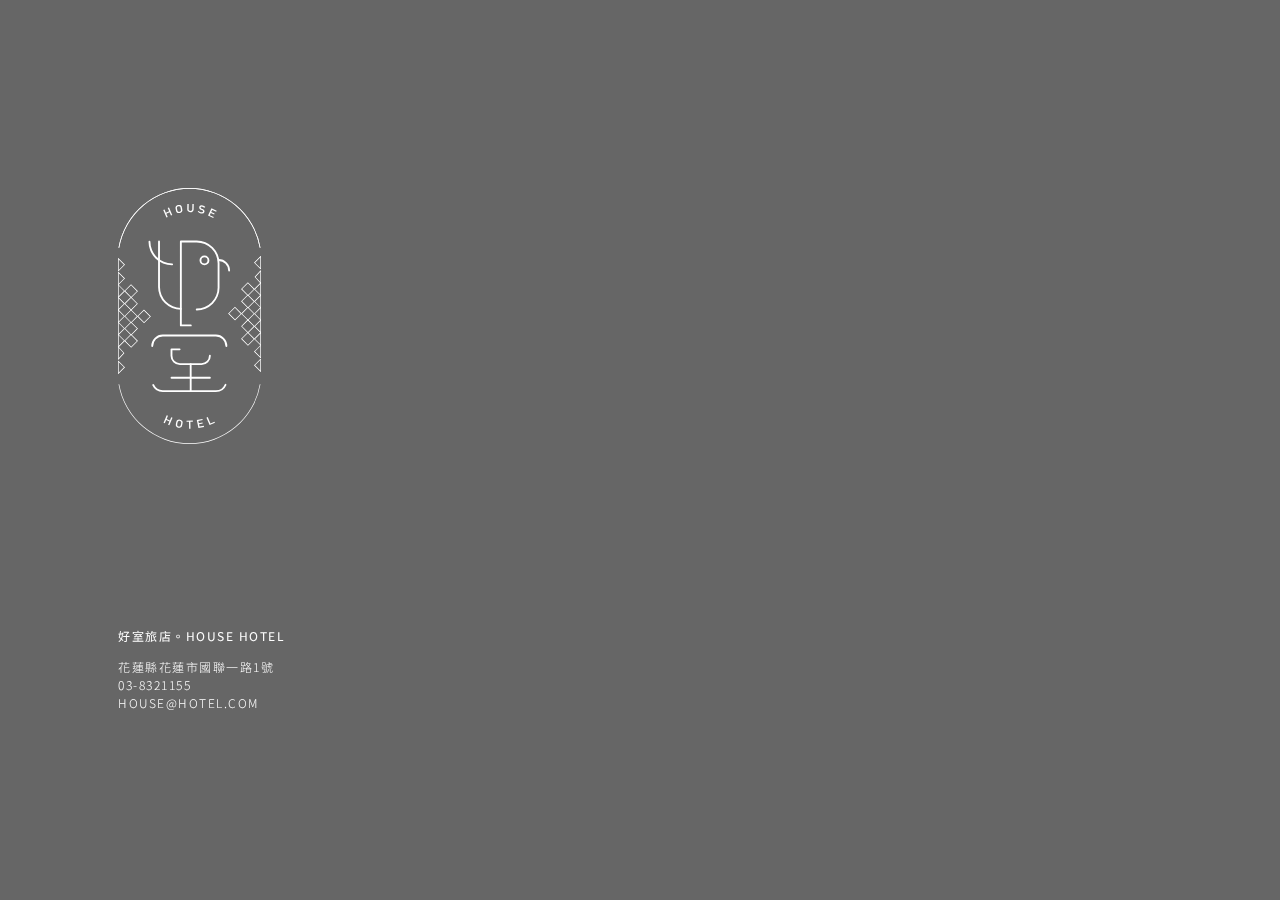
==== index.html @ 41e4e4ce "update1" ====
<!DOCTYPE html>
<html lang="zh-tw">

<head>
    <meta charset="UTF-8">
    <meta name="viewport" content="width=device-width, initial-scale=1.0">
    <meta http-equiv="X-UA-Compatible" content="ie=edge">
    <link rel="shortcut icon" href="images/shortcut.ico" type="image/x-icon">
    <link rel="stylesheet" href="css/all.css">
    <link href="https://fonts.googleapis.com/css2?family=Noto+Sans+TC:wght@100;300;400;500;700&family=Open+Sans:wght@400;600;700&display=swap" rel="stylesheet">

    <title>MilkShop Hotel | Home</title>
</head>

<body>
    <div class="loaderBack">
        <div class="loader"></div>
    </div>

    <div class="homeWrap">
        <div class="backImg">
            <div style="background-image:url(https://upload.cc/i1/2020/05/27/alOgKR.jpeg);"></div>
            <div style="background-image:url(https://upload.cc/i1/2020/05/27/3eKcrC.jpeg);"></div>
            <div style="background-image:url(https://upload.cc/i1/2020/05/27/vgH9CA.jpeg);"></div>
            <div style="background-image:url(https://upload.cc/i1/2020/05/27/ku59s6.jpeg);"></div>
        </div>

        <div class="homeHeader">
            <h1><img src="images/logo.svg" alt=""></h1>
            <div class="headerInfo">
                <h3>好室旅店。HOUSE HOTEL</h3>
                <ul>
                    <li>
                        <a target="_blank" title="Google地圖"
                            href="https://www.google.com.tw/maps/place/970%E8%8A%B1%E8%93%AE%E7%B8%A3%E8%8A%B1%E8%93%AE%E5%B8%82%E5%9C%8B%E8%81%AF%E4%B8%80%E8%B7%AF1%E8%99%9F/@23.9943675,121.6025575,17z/data=!3m1!4b1!4m5!3m4!1s0x34689fb5903d5c41:0x74f5a0fd57947776!8m2!3d23.9943675!4d121.6047462?hl=zh-TW">花蓮縣花蓮市國聯一路1號</a>
                    </li>
                    <li>
                        <a title="直接通話" href="tel:03-8321155">03-8321155</a>
                    </li>
                    <li>
                        <a title="寄信詢問" href="mailto:HOUSE@HOTEL.COM">HOUSE@HOTEL.COM</a>
                    </li>
                </ul>
            </div>
        </div>

        <div class="homeContent">
            <ul>
                <li style="background-image:url(https://upload.cc/i1/2020/06/04/hOy2ng.jpeg);">
                    <a id="3Elqe8kfMxdZv5xFLV4OUeN6jhmxIvQSTyj4eTgIowfIRvF4rerA2Nuegzc2Rgwu" href="room.html">Single Room</a>
                </li>
                <li style="background-image: url(https://upload.cc/i1/2020/06/04/OhyQDB.jpeg);">
                    <a id="RA8NhExaXXZB7EODVALSDvFFQzj1JP0a4C1pwZ1acPaieRBwiWoCb0FE0KUbXaxg" href="room.html">Double Room</a>
                </li>
                <li style="background-image: url(https://upload.cc/i1/2020/06/04/6rlsD5.jpeg);">
                    <a id="VCxbQq1vLeUtxW781k9Dlq3mHBRNl5YP19Lhq8k5TbIr2BeH58gRpnNKGoEgkysz" href="room.html">Twin Room</a>
                </li>
                <li style="background-image: url(https://upload.cc/i1/2020/06/04/Ilqwy7.jpeg);">
                    <a id="g0mYhN6ignMz4VYW7eiWsXZN8DHolHzH8LuVmM6hq5h6BrrqrLMw4aJgHv7LZ3RQ" href="room.html">Deluxe Single</a>
                </li>
                <li style="background-image: url(https://upload.cc/i1/2020/06/04/EMuTJn.jpeg);">
                    <a id="kICyWhZ5XsfI4n1d4gBOsDjIyIxNozwgmxYKyZpzi5pjLcU2Nl4RhiGrn6zaPuTJ" href="room.html">Deluxe Double</a>
                </li>
                <li style="background-image: url(https://upload.cc/i1/2020/06/04/N2AzwD.jpeg);">
                    <a id="YovqNpFDaal598jbpd1A14gXwDE6gekTqJgxOAGcq78B8YnP7claymQVFy2GTwgb" href="room.html">Deluxe Twin Room</a>
                </li>
            </ul>
        </div>
    </div>

    <script src="js/index.js"></script>
</body>

</html>
---- css/all.css ----
/* http://meyerweb.com/eric/tools/css/reset/ 
   v2.0 | 20110126
   License: none (public domain)
*/

html, body, div, span, applet, object, iframe, h1, h2, h3, h4, h5, h6, p, blockquote, pre, a, abbr, acronym, address, big, cite, code, del, dfn, em, img, ins, kbd, q, s, samp, small, strike, strong, sub, sup, tt, var, b, u, i, center, dl, dt, dd, ol, ul, li, fieldset, form, label, legend, table, caption, tbody, tfoot, thead, tr, th, td, article, aside, canvas, details, embed, figure, figcaption, footer, header, hgroup, menu, nav, output, ruby, section, summary, time, mark, audio, video {
    margin: 0;
    padding: 0;
    border: 0;
    font-size: 100%;
    font: inherit;
    vertical-align: baseline;
}

/* HTML5 display-role reset for older browsers */

article, aside, details, figcaption, figure, footer, header, hgroup, menu, nav, section {
    display: block;
}

body {
    line-height: 1;
}

ol, ul {
    list-style: none;
}

blockquote, q {
    quotes: none;
}

blockquote:before, blockquote:after, q:before, q:after {
    content: '';
    content: none;
}

table {
    border-collapse: collapse;
    border-spacing: 0;
}

a {
    text-decoration: none;
}

/*index.html*/

.loaderBack {
    position: fixed;
    top: 0;
    bottom: 0;
    right: 0;
    left: 0;
    z-index: 1;
    background: rgb(0, 0, 0);
    opacity: 0.9;
    transition: all 0.5s;
}

#disappear {
    z-index: -1;
}

.loader {
    z-index: 1;
    position: fixed;
    top: 45%;
    left: 45%;
    border: 16px solid #f3f3f3;
    /* Light grey */
    border-top: 16px solid #3498db;
    /* Blue */
    border-radius: 50%;
    width: 120px;
    height: 120px;
    animation: spin 2s linear infinite;
}

@keyframes spin {
    0% {
        transform: rotate(0deg);
    }
    100% {
        transform: rotate(360deg);
    }
}

.homeWrap {
    background-color: rgba(0, 0, 0, 0.6);
    display: flex;
    justify-content: center;
    align-items: center;
    font-family: 'Noto Sans TC', sans-serif;

}

.backImg {
    z-index: -1;
    position: fixed;
    top: 0;
    left: 0;
    right: 0;
    bottom: 0;
}

.backImg div {
    background-repeat: no-repeat;
    background-position: center;
    background-size: cover;
    width: 100%;
    height: 100%;
    position: fixed;
    opacity: 0;
    filter: alpha(opacity=0);
    animation: round 20s linear infinite;
}

.backImg img {
    min-width: 2200px;
}

@-webkit-keyframes round {
    5% {
        opacity: 1;
        filter: alpha(opacity=100);
        /* 0 - 1秒 淡入*/
    }
    25% {
        opacity: 1;
        filter: alpha(opacity=100);
        /* 1- 5秒靜止*/
    }
    30% {
        opacity: 0;
        filter: alpha(opacity=0);
        /* 5-6秒淡出*/
    }
}

@keyframes round {
    5% {
        opacity: 1;
        filter: alpha(opacity=100);
        /* 0 - 1秒 淡入*/
    }
    25% {
        opacity: 1;
        filter: alpha(opacity=100);
        /* 1- 5秒靜止*/
    }
    30% {
        opacity: 0;
        filter: alpha(opacity=0);
        /* 5-6秒淡出*/
    }
}

.backImg div:nth-child(4) {
    animation-delay: 0s;
}

.backImg div:nth-child(3) {
    animation-delay: 5s;
}

.backImg div:nth-child(2) {
    animation-delay: 10s;
}

.backImg div:nth-child(1) {
    animation-delay: 15s;
}

.homeHeader {
    margin-right: 4%;
}

.headerInfo {
    color: #FFFFFF;
    font-size: 12px;
    font-weight: 400;
    letter-spacing: 1.5px
}

.headerInfo h3 {
    margin-top: 185px;
    margin-bottom: 16px;
    font-weight: 400;
}

.headerInfo a {
    color: #FFFFFF;
    font-weight: 300;
    line-height: 18px;
}

.headerInfo a:hover {
    text-decoration: underline;
}

.homeContent ul {
    display: flex;
    flex-wrap: wrap;
    max-width: 825px;
}

.homeContent ul li {
    width: 275px;
    height: 275px;
    position: relative;
    cursor: pointer;
    transition: all 1s;
    background-repeat: no-repeat;
    background-size: cover;
    background-position: center;
}

.homeContent ul li:hover>a {
    background: rgba(56, 71, 11, 0.6);
    color: rgba(255, 255, 255, 1);
}

.homeContent ul li a {
    position: absolute;
    background: rgba(56, 71, 11, 0);
    left: 0;
    right: 0;
    bottom: 0;
    top: 0;
    display: block;
    text-align: center;
    line-height: 275px;
    color: rgba(255, 255, 255, 0);
    font-family: 'Open Sans', sans-serif;
    font-weight: 400;
    transition: all 0.4s;
    font-size: 19px;
}

/*room.html*/

.album {
    position: relative;
    position: fixed;
    top: 0;
    bottom: 0;
    right: 0;
    left: 0;
    background-color: rgba(0, 0, 0, 0.5);
    backdrop-filter: blur(5px);
    z-index: 100;
    display: none;
}

.album .albumLeft {
    position: absolute;
    top: 45%;
    left: 20%;
}

.album .albumRight {
    position: absolute;
    top: 45%;
    right: 20%;
}

.album .pic {
    width: 70%;
    height: 100%;
    margin: 0 auto;
    background-size: 45%;
    background-position: center;
    background-repeat: no-repeat;
}

.albumPic2, .albumPic3 {
    display: none;
}

.roomWrap {
    display: flex;
}

.bookingPic {
    position: relative;
    overflow: hidden;
    width: 42%;
    height: 100%;
    background: transparent linear-gradient(180deg, #FFFFFF00 0%, #FFFFFF 100%) 0% 0% no-repeat padding-box;
    cursor: pointer;
    font-family: 'Noto Sans TC', sans-serif;
}

.bookingPic .roomPic {
    background-repeat: no-repeat;
    background-position: center;
    background-size: cover;
    width: 100%;
    height: 100%;
    z-index: -1;
    position: absolute;
    opacity: 0;
    filter: alpha(opacity=0);
    animation: round 15s linear infinite;
}

@-webkit-keyframes round {
    6.7% {
        opacity: 1;
        filter: alpha(opacity=100);
        /* 0 - 1秒 淡入*/
    }
    33.5% {
        opacity: 1;
        filter: alpha(opacity=100);
        /* 1- 5秒靜止*/
    }
    40.2% {
        opacity: 0;
        filter: alpha(opacity=0);
        /* 5-6秒淡出*/
    }
}

@keyframes round {
    6.7% {
        opacity: 1;
        filter: alpha(opacity=100);
        /* 0 - 1秒 淡入*/
    }
    33.5% {
        opacity: 1;
        filter: alpha(opacity=100);
        /* 1- 5秒靜止*/
    }
    40.2% {
        opacity: 0;
        filter: alpha(opacity=0);
        /* 5-6秒淡出*/
    }
}

.bookingPic .roomPic:nth-child(3) {
    animation-delay: 0s;
}

.bookingPic .roomPic:nth-child(2) {
    animation-delay: 5s;
}

.bookingPic .roomPic:nth-child(1) {
    animation-delay: 10s;
}

.bookingPic .backHomeBtn {
    max-width: 110px;
    display: flex;
    align-items: center;
    color: #38470B;
    font-weight: 300;
    font-size: 14px;
    letter-spacing: 1px;
    background-color: rgba(255, 255, 255, 0.6);
    padding: 8px;
    border-radius: 50px;
    margin: 50px auto 0 auto;
}

.bookingPic .backHomeBtn:hover {
    text-decoration: underline;
    background-color: rgba(255, 255, 255, 0.9);
}

.bookingPic .backHomeBtn img {
    margin-right: 10px;
}

.bookingPic .bookingBtn {
    position: absolute;
    bottom: 70px;
    left: 0;
    right: 0;
    text-align: center;
    color: #38470B;
    font-weight: 400;
    font-size: 20px;
    min-width: 252px;
}

.bookingPic .bookingBtn p {
    line-height: 49px;
    margin: 0 auto;
    display: inline;
    cursor: initial;
}

.bookingPic .bookingBtn .totalPrice {
    font-size: 36px;
    font-family: 'Open Sans', sans-serif;
    font-weight: 400;
}

.bookingPic .bookingBtn a {
    display: block;
    color: white;
    max-width: 252px;
    font-size: 20px;
    background: #38470B;
    line-height: 27px;
    padding: 8.5px 0;
    margin: 10px auto 0 auto;
}

.bookingPic .bookingBtn a:hover {
    background: #5c6b30;
}

.bookingPic .bookingBtn a:active {
    background: #9aaa69;
}

.bookingInfo {
    width: 58%;
    color: #38470B;
    padding: 50px 5% 33px 3%;
    box-sizing: border-box;
    font-size: 14px;
    overflow-x: hidden;
    font-family: 'Noto Sans TC', sans-serif;
}

.bookingInfo .roomTitle {
    display: flex;
    justify-content: space-between;
    align-items: flex-end;
    flex-wrap: wrap;
    font-weight: 500;
    margin-bottom: 38px;
}

.bookingInfo .roomTitle p {
    line-height: 25px;
}

.bookingInfo .roomTitle h2 {
    font-size: 40px;
    font-family: 'Open Sans', sans-serif;
    font-weight: 600;
}

.bookingInfo .roomRule {
    font-weight: 100;
    line-height: 24px;
    margin-bottom: 35px;
}

.bookingInfo .roomInfo {
    font-weight: 300;
    line-height: 24px;
    list-style-type: disc;
    margin-left: 1.5em;
    margin-bottom: 45px;
}

.bookingInfo .roomIcon {
    display: flex;
    flex-wrap: wrap;
}

.bookingInfo .roomIcon li {
    display: flex;
    align-items: center;
    flex-direction: column;
    justify-content: space-between;
    position: relative;
    width: 90px;
    height: 62px;
    margin-right: 3.2%;
    margin-bottom: 25px;
    font-size: 10px;
    font-weight: 400;
    text-align: center;
    color: #38470B;
}

.bookingInfo .roomIcon .without {
    opacity: 0.2;
}

.bookingInfo .roomIcon .yesORno {
    position: absolute;
    right: 0;
}

.bookingInfo h3 {
    font-weight: 500;
    line-height: 24px;
    margin-bottom: 8px;
}

/*外面的月曆開始*/

.calendar {
    display: flex;
    max-width: 635px;
    height: 320px;
    border: 1px solid #38470B;
    box-shadow: 0px 2px 6px #0000000A;
    text-align: center;
    padding: 27px 5% 0px 5%;
    box-sizing: border-box;
    font-size: 12px;
    font-family: 'Open Sans', sans-serif;
    font-weight: 700;
    color: #38470B;
    position: relative;
}

.calendar .leftCal, .calendar .rightCal {
    width: 100%;
}

.calendar .leftCal {
    margin-right: 3.4%;
}

.calendar .leftBar, .calendar .rightBar {
    border-bottom: 1px solid rgba(56, 71, 11, 0.1);
}

.calendar .leftBar ul, .calendar .rightBar ul {
    display: flex;
    margin-top: 24px;
    margin-bottom: 10px;
    color: rgba(56, 71, 11, 0.5);
}

.calendar .leftBar ul li, .calendar .rightBar ul li {
    width: 38px;
}

.calendar .lastBtn {
    position: absolute;
    top: 31px;
    left: 3%;
}

.calendar .nextBtn {
    position: absolute;
    top: 31px;
    right: 3%;
}

.calendar .leftDayList, .calendar .rightDayList {
    display: flex;
    flex-wrap: wrap;
    margin-top: 14px;
}

.calendar .leftDayList li, .calendar .rightDayList li {
    width: 14%;
    height: 30px;
    margin-bottom: 6px;
    line-height: 30px;
    font-family: 'Open Sans', sans-serif;
    font-weight: 400;
}

.calendar .leftDayList .emptyDay a, .calendar .rightDayList .emptyDay a {
    display: block;
    height: 100%;
    width: 80%;
    color: #38470B;
    margin: 0 auto;
}

.calendar .leftDayList .emptyDay a:hover, .calendar .rightDayList .emptyDay a:hover {
    background: #949C7C;
    border-radius: 50%;
    color: white;
    font-family: 'Open Sans', sans-serif;
    font-weight: 700;
}

.calendar .delDay {
    text-decoration: line-through;
    color: rgba(56, 71, 11, 0.3);
}

.calendar .delDay a {
    color: rgba(56, 71, 11, 0.3);
    cursor: default;
}

.calendar #start {
    background: #38470B;
    color: white;
    font-weight: 700;
    border-radius: 50%;
    display: block;
    height: 100%;
    width: 30px;
    margin: 0 auto;
}

.calendar #end {
    background: #949C7C;
    color: white;
    font-weight: 700;
    border-radius: 50%;
    display: block;
    height: 100%;
    width: 30px;
    margin: 0 auto;
}

.calendar #connection {
    background: #949C7C;
    color: white;
    font-weight: 700;
    border-radius: 50%;
}

.calendar #connectionLi {
    background: rgba(56, 71, 11, 0.2);
    color: white;
    font-weight: 700;
}

.calendar #head {
    background: rgba(56, 71, 11, 0.2);
    border-radius: 50% 0 0 50%;
    color: white;
    width: 30px;
    font-weight: 700;
    padding-left: 0px;
    padding-right: 1.4%;
    margin-left: 1.4%;
}

.calendar #tail {
    background: rgba(56, 71, 11, 0.2);
    border-radius: 0 50% 50% 0;
    width: 30px;
    color: white;
    font-weight: 700;
    padding-left: 1.4%;
    padding-right: 0px;
    margin-right: 1.4%;
}

/*月曆結束*/

.inputBackground {
    display: none;
    position: fixed;
    background: hsla(0, 0%, 100%, 0.1);
    width: 100%;
    height: 100%;
    backdrop-filter: blur(10px);
}

.bookingInput {
    width: 1110px;
    height: 600px;
    position: fixed;
    top: 20px;
    left: 15%;
    display: flex;
    border: 1px solid #38470B;
    font-family: 'Noto Sans TC', sans-serif;
}

.bookingInput .cancelBtn {
    display: block;
    position: absolute;
    background-image: url(../images/icons8-cancel.png);
    background-repeat: no-repeat;
    background-position: center;
    background-color: white;
    height: 13px;
    width: 13px;
    padding: 5px;
    border-radius: 50%;
    top: 38px;
    right: 38px;
}

.bookingInput .cancelBtn:hover {
    background-color: #38470B;
    background-image: url(../images/icons8-cancel-white.png);
    background-repeat: no-repeat;
}

.bookingInput .cancelBtn img {
    margin: 0 auto;
}

.bookingInput .inputPlace {
    box-sizing: border-box;
    width: 40%;
    height: 100%;
    background: #38470B;
    padding: 50px 4.8% 26px 4.8%;
    color: white;
    font-weight: 400;
}

.bookingInput form {
    display: flex;
    flex-direction: column;
}

.bookingInput form label {
    margin-bottom: 7px;
    font-size: 14px;
}

.bookingInput form input[type=text] {
    margin-bottom: 16px;
    font-family: 'Open Sans', sans-serif;
    font-weight: 600;
    font-size: 16px;
    line-height: 22px;
    padding: 8px 10px;
    width: 100%;
    box-sizing: border-box;
}

.rightName, .rightPhone, .rightCheckin, .rightCheckout, .please {
    color: rgb(245, 190, 190);
    margin-left: 10px;
}

/*Input月曆*/

.textCheckIn, .textCheckOut {
    position: relative;
    width: 100%;
}

.calendarCheckIn, .calendarCheckOut {
    position: relative;
    position: absolute;
    display: flex;
    height: 320px;
    border: 1px solid #38470B;
    text-align: center;
    padding: 27px 33px 0px 33px;
    box-sizing: border-box;
    font-size: 12px;
    font-family: 'Open Sans', sans-serif;
    font-weight: 700;
    color: #38470B;
    transition: all 1s;
    background: #FFFFFF;
    z-index: 100;
    right: 0;
    left: 0;
    top: 41px;
    display: none;
}

.calendarCheckIn .checkInCalInput, .calendarCheckOut .checkOutCalInput {
    width: 272px;
}

.calendarCheckIn .checkInBarInput, .calendarCheckOut .checkOutBarInput {
    border-bottom: 1px solid rgba(56, 71, 11, 0.1);
}

.calendarCheckIn .checkInBarInput ul, .calendarCheckOut .checkOutBarInput ul {
    display: flex;
    margin-top: 24px;
    margin-bottom: 10px;
    color: rgba(56, 71, 11, 0.5);
}

.calendarCheckIn .checkInBarInput ul li, .calendarCheckOut .checkOutBarInput ul li {
    width: 38px;
}

.lastBtnCheckout {
    position: absolute;
    top: 31px;
    left: 20px;
}

.nextBtnCheckout {
    position: absolute;
    top: 31px;
    right: 20px;
}

.lastBtnCheckIn {
    position: absolute;
    top: 31px;
    left: 20px;
}

.nextBtnCheckIn {
    position: absolute;
    top: 31px;
    right: 20px;
}

.calendarCheckIn .checkInDayListInput, .calendarCheckOut .checkOutDayListInput {
    display: flex;
    flex-wrap: wrap;
    margin-top: 14px;
}

.calendarCheckIn .checkInDayListInput li, .calendarCheckOut .checkOutDayListInput li {
    width: 38px;
    height: 30px;
    margin-bottom: 6px;
    line-height: 30px;
    font-family: 'Open Sans', sans-serif;
    font-weight: 400;
}

.calendarCheckIn .checkInDayListInput .emptyDay a, .calendarCheckOut .checkOutDayListInput .emptyDay a {
    display: block;
    height: 100%;
    width: 30px;
    color: #38470B;
    margin: 0 auto;
}

.calendarCheckIn .checkInDayListInput .emptyDay a:hover, .calendarCheckOut .checkOutDayListInput .emptyDay a:hover {
    background: #949C7C;
    border-radius: 50%;
    color: white;
    font-family: 'Open Sans', sans-serif;
    font-weight: 700;
}

.calendarCheckIn .delDay, .calendarCheckOut .delDay {
    text-decoration: line-through;
    color: rgba(56, 71, 11, 0.3);
}

.calendarCheckIn .delDay a, .calendarCheckOut .delDay a {
    color: rgba(56, 71, 11, 0.3);
    cursor: default;
}

.selectcheckIn, .selectcheckout {
    position: relative;
}

.selectcheckIn {
    margin-right: 200px;
}

/*input月曆結束*/

.bookingInput .dayCount {
    color: #949C7C;
    font-size: 14px;
    padding-bottom: 14px;
    margin-bottom: 10px;
    border-bottom: 1px solid #949C7C;
}

.bookingInput .totalPrice {
    font-weight: 500;
    font-size: 14px;
    text-align: right;
    line-height: 20px;
    margin-bottom: 20px;
}

.bookingInput .totalPrice span {
    font-size: 26px;
    font-family: 'Open Sans', sans-serif;
    font-weight: 600;
    line-height: 36px;
}

.bookingInput input[type=button] {
    color: white;
    background: #38470B;
    border: 1px solid #FFFFFF;
    width: 100%;
    padding: 9px 0;
    font-size: 18px;
    font-family: 'Noto Sans TC', sans-serif;
    font-weight: 700;
    cursor: pointer;
}

.bookingInput input[type=button]:hover {
    background: #495c12;
}

.bookingInput input[type=button]:active {
    background: #344209;
}

.bookingInput .statement {
    font-size: 12px;
    font-weight: 400;
    text-align: center;
    margin-top: 18px;
}

.bookingInput .infoPlace {
    box-sizing: border-box;
    width: 60%;
    background: white;
    color: #38470B;
    padding: 35px 6.9% 26px 2.2%;
    font-weight: 400;
    overflow-x: hidden;
}

.bookingInput .infoPlace .titleLine {
    position: relative;
    height: 32px;
    margin-bottom: 8px;
}

.bookingInput .infoPlace h2 {
    position: absolute;
    font-size: 24px;
    font-family: 'Open Sans', sans-serif;
    font-weight: 700;
    line-height: 33px;
    background: white;
    display: inline;
    z-index: 99;
    top: 0;
    padding-right: 15px;
}

.bookingInput .infoPlace .line {
    height: 0;
    top: 50%;
    left: 0;
    right: 0;
    position: absolute;
    border: 1px solid rgba(148, 156, 124, 0.2);
}

.bookingInput .infoPlace p {
    line-height: 24px;
}

.bookingInput .infoPlace .roomIcon {
    display: flex;
    align-items: flex-end;
    flex-wrap: wrap;
    color: #949C7C;
    margin-top: 20px;
    margin-bottom: 15px;
}

.bookingInput .infoPlace .roomIcon li {
    width: 77px;
    display: flex;
    flex-direction: column;
    align-items: center;
    margin-bottom: 5px;
    font-size: 10px;
}

.bookingInput .infoPlace .roomIcon img {
    margin-bottom: 5px;
    max-width: 75%;
}

.bookingInput .infoPlace .roomIcon .none {
    display: none;
}

.bookingInput .infoPlace h3 {
    font-weight: 700;
    position: relative;
    line-height: 24px;
}

.bookingInput .infoPlace h3 .line {
    top: 50%;
    left: 5rem;
    right: 0;
    position: absolute;
    border: 1px solid rgba(148, 156, 124, 0.2);
}

.bookingInput .infoPlace .roomList {
    font-weight: 100;
    list-style-type: disc;
    font-size: 12px;
    line-height: 26px;
    margin: 12px 0;
}

.bookingInput .infoPlace .roomList li {
    margin-left: 1.5rem;
}

.bookingInput .infoPlace .process {
    display: flex;
    justify-content: space-between;
    align-items: flex-start;
    margin-top: 19px;
}

.bookingInput .infoPlace .process li {
    box-sizing: border-box;
    width: 160px;
    height: 136px;
    background: white;
    border-radius: 0px 0px 10px 10px;
    border: 1px solid #949C7C;
}

.bookingInput .infoPlace .process div {
    background: #949C7C;
    display: flex;
    justify-content: center;
}

.bookingInput .infoPlace .process img {
    margin: 9px 0;
}

.bookingInput .infoPlace .process .processIcon {
    margin: 13px;
}

.bookingInput .infoPlace .process p {
    font-size: 12px;
    font-weight: 100;
    background: white;
    text-align: center;
    padding: 5px 9px 0px 7px;
    margin: 0;
}

.bookSuccess, .bookFail {
    box-sizing: border-box;
    width: 90%;
    height: 610px;
    position: fixed;
    display: flex;
    flex-direction: column;
    align-items: center;
    top: 20px;
    left: 5%;
    right: 5%;
    background: #38470B;
    color: white;
    padding: 125px 0;
    text-align: center;
    display: none;
    font-family: 'Noto Sans TC', sans-serif;
}

.bookSuccess h3, .bookFail h3 {
    font-weight: 500;
    margin: 42px 0;
    font-size: 50px;
}

.bookSuccess p, .bookFail p {
    font-weight: 300;
    font-size: 18px;
    line-height: 30px;
}
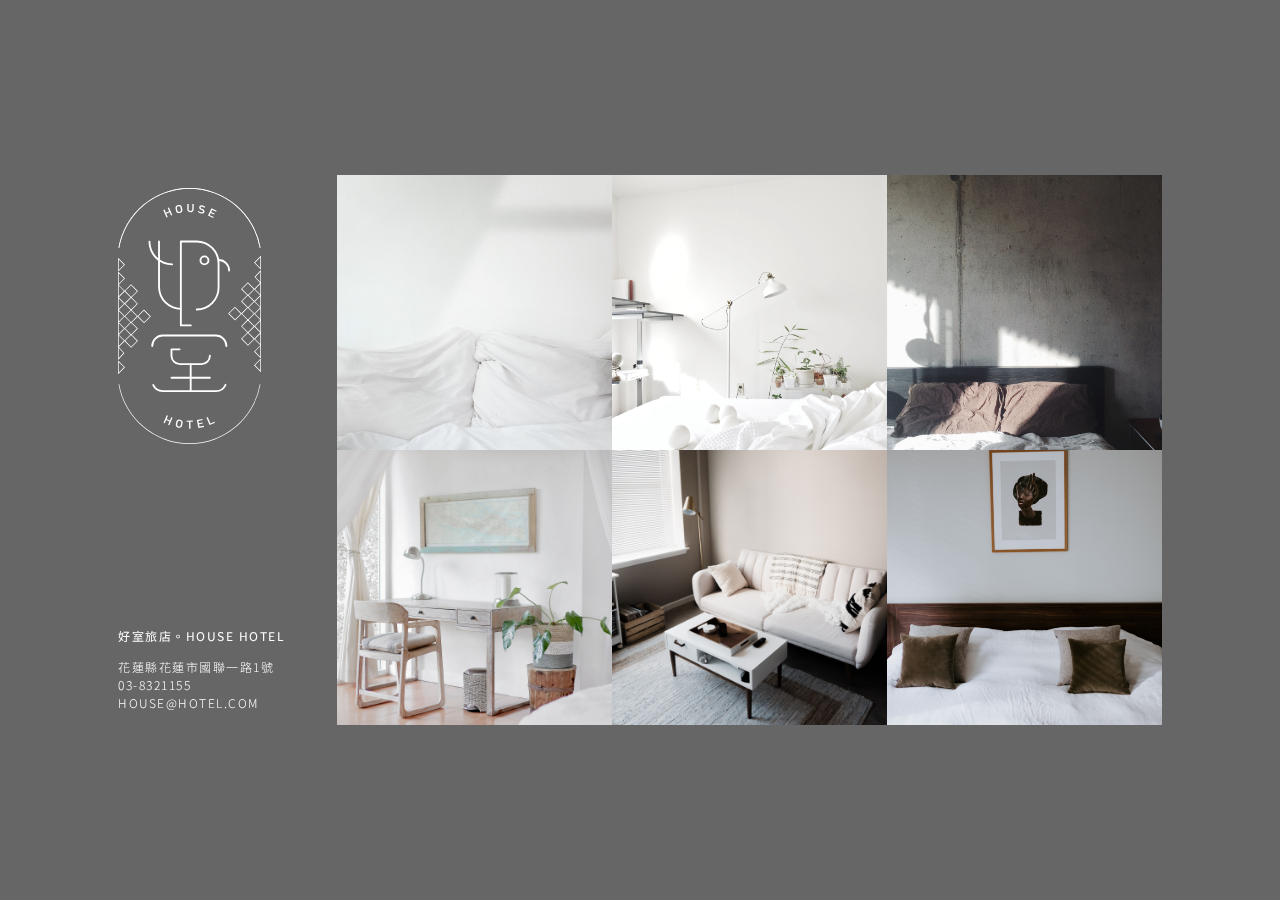
==== commit 1bb96354: "fix: update img url" ====
--- a/index.html
+++ b/index.html
@@ -7,7 +7,9 @@
     <meta http-equiv="X-UA-Compatible" content="ie=edge">
     <link rel="shortcut icon" href="images/shortcut.ico" type="image/x-icon">
     <link rel="stylesheet" href="css/all.css">
-    <link href="https://fonts.googleapis.com/css2?family=Noto+Sans+TC:wght@100;300;400;500;700&family=Open+Sans:wght@400;600;700&display=swap" rel="stylesheet">
+    <link
+        href="https://fonts.googleapis.com/css2?family=Noto+Sans+TC:wght@100;300;400;500;700&family=Open+Sans:wght@400;600;700&display=swap"
+        rel="stylesheet">
 
     <title>MilkShop Hotel | Home</title>
 </head>
@@ -19,10 +21,10 @@
 
     <div class="homeWrap">
         <div class="backImg">
-            <div style="background-image:url(https://upload.cc/i1/2020/05/27/alOgKR.jpeg);"></div>
-            <div style="background-image:url(https://upload.cc/i1/2020/05/27/3eKcrC.jpeg);"></div>
-            <div style="background-image:url(https://upload.cc/i1/2020/05/27/vgH9CA.jpeg);"></div>
-            <div style="background-image:url(https://upload.cc/i1/2020/05/27/ku59s6.jpeg);"></div>
+            <div style="background-image:url('images/house/photo-1549490148-d7304e934d25.jpeg');"></div>
+            <div style="background-image:url('images/house/photo-1551516594-56cb78394645.jpeg');"></div>
+            <div style="background-image:url('images/house/photo-1507149833265-60c372daea22.jpeg');"></div>
+            <div style="background-image:url('images/house/photo-1523217582562-09d0def993a6.jpeg');"></div>
         </div>
 
         <div class="homeHeader">
@@ -46,23 +48,29 @@
 
         <div class="homeContent">
             <ul>
-                <li style="background-image:url(https://upload.cc/i1/2020/06/04/hOy2ng.jpeg);">
-                    <a id="3Elqe8kfMxdZv5xFLV4OUeN6jhmxIvQSTyj4eTgIowfIRvF4rerA2Nuegzc2Rgwu" href="room.html">Single Room</a>
+                <li style="background-image:url('images/room1/photo-1551776235-dde6d482980b.jpeg');">
+                    <a id="3Elqe8kfMxdZv5xFLV4OUeN6jhmxIvQSTyj4eTgIowfIRvF4rerA2Nuegzc2Rgwu" href="room.html">Single
+                        Room</a>
                 </li>
-                <li style="background-image: url(https://upload.cc/i1/2020/06/04/OhyQDB.jpeg);">
-                    <a id="RA8NhExaXXZB7EODVALSDvFFQzj1JP0a4C1pwZ1acPaieRBwiWoCb0FE0KUbXaxg" href="room.html">Double Room</a>
+                <li style="background-image: url('images/room2/photo-1528908929486-dfaa209c6986.jpeg');">
+                    <a id="RA8NhExaXXZB7EODVALSDvFFQzj1JP0a4C1pwZ1acPaieRBwiWoCb0FE0KUbXaxg" href="room.html">Double
+                        Room</a>
                 </li>
-                <li style="background-image: url(https://upload.cc/i1/2020/06/04/6rlsD5.jpeg);">
-                    <a id="VCxbQq1vLeUtxW781k9Dlq3mHBRNl5YP19Lhq8k5TbIr2BeH58gRpnNKGoEgkysz" href="room.html">Twin Room</a>
+                <li style="background-image: url('images/room3/photo-1526913621366-a4583840d736.jpeg');">
+                    <a id="VCxbQq1vLeUtxW781k9Dlq3mHBRNl5YP19Lhq8k5TbIr2BeH58gRpnNKGoEgkysz" href="room.html">Twin
+                        Room</a>
                 </li>
-                <li style="background-image: url(https://upload.cc/i1/2020/06/04/Ilqwy7.jpeg);">
-                    <a id="g0mYhN6ignMz4VYW7eiWsXZN8DHolHzH8LuVmM6hq5h6BrrqrLMw4aJgHv7LZ3RQ" href="room.html">Deluxe Single</a>
+                <li style="background-image: url('images/room4/photo-1519974719765-e6559eac2575.jpeg');">
+                    <a id="g0mYhN6ignMz4VYW7eiWsXZN8DHolHzH8LuVmM6hq5h6BrrqrLMw4aJgHv7LZ3RQ" href="room.html">Deluxe
+                        Single</a>
                 </li>
-                <li style="background-image: url(https://upload.cc/i1/2020/06/04/EMuTJn.jpeg);">
-                    <a id="kICyWhZ5XsfI4n1d4gBOsDjIyIxNozwgmxYKyZpzi5pjLcU2Nl4RhiGrn6zaPuTJ" href="room.html">Deluxe Double</a>
+                <li style="background-image: url('images/room5/photo-1501876725168-00c445821c9e.jpeg');">
+                    <a id="kICyWhZ5XsfI4n1d4gBOsDjIyIxNozwgmxYKyZpzi5pjLcU2Nl4RhiGrn6zaPuTJ" href="room.html">Deluxe
+                        Double</a>
                 </li>
-                <li style="background-image: url(https://upload.cc/i1/2020/06/04/N2AzwD.jpeg);">
-                    <a id="YovqNpFDaal598jbpd1A14gXwDE6gekTqJgxOAGcq78B8YnP7claymQVFy2GTwgb" href="room.html">Deluxe Twin Room</a>
+                <li style="background-image: url('images/room6/photo-1552902019-a6dddd56544a.jpeg');">
+                    <a id="YovqNpFDaal598jbpd1A14gXwDE6gekTqJgxOAGcq78B8YnP7claymQVFy2GTwgb" href="room.html">Deluxe
+                        Twin Room</a>
                 </li>
             </ul>
         </div>
